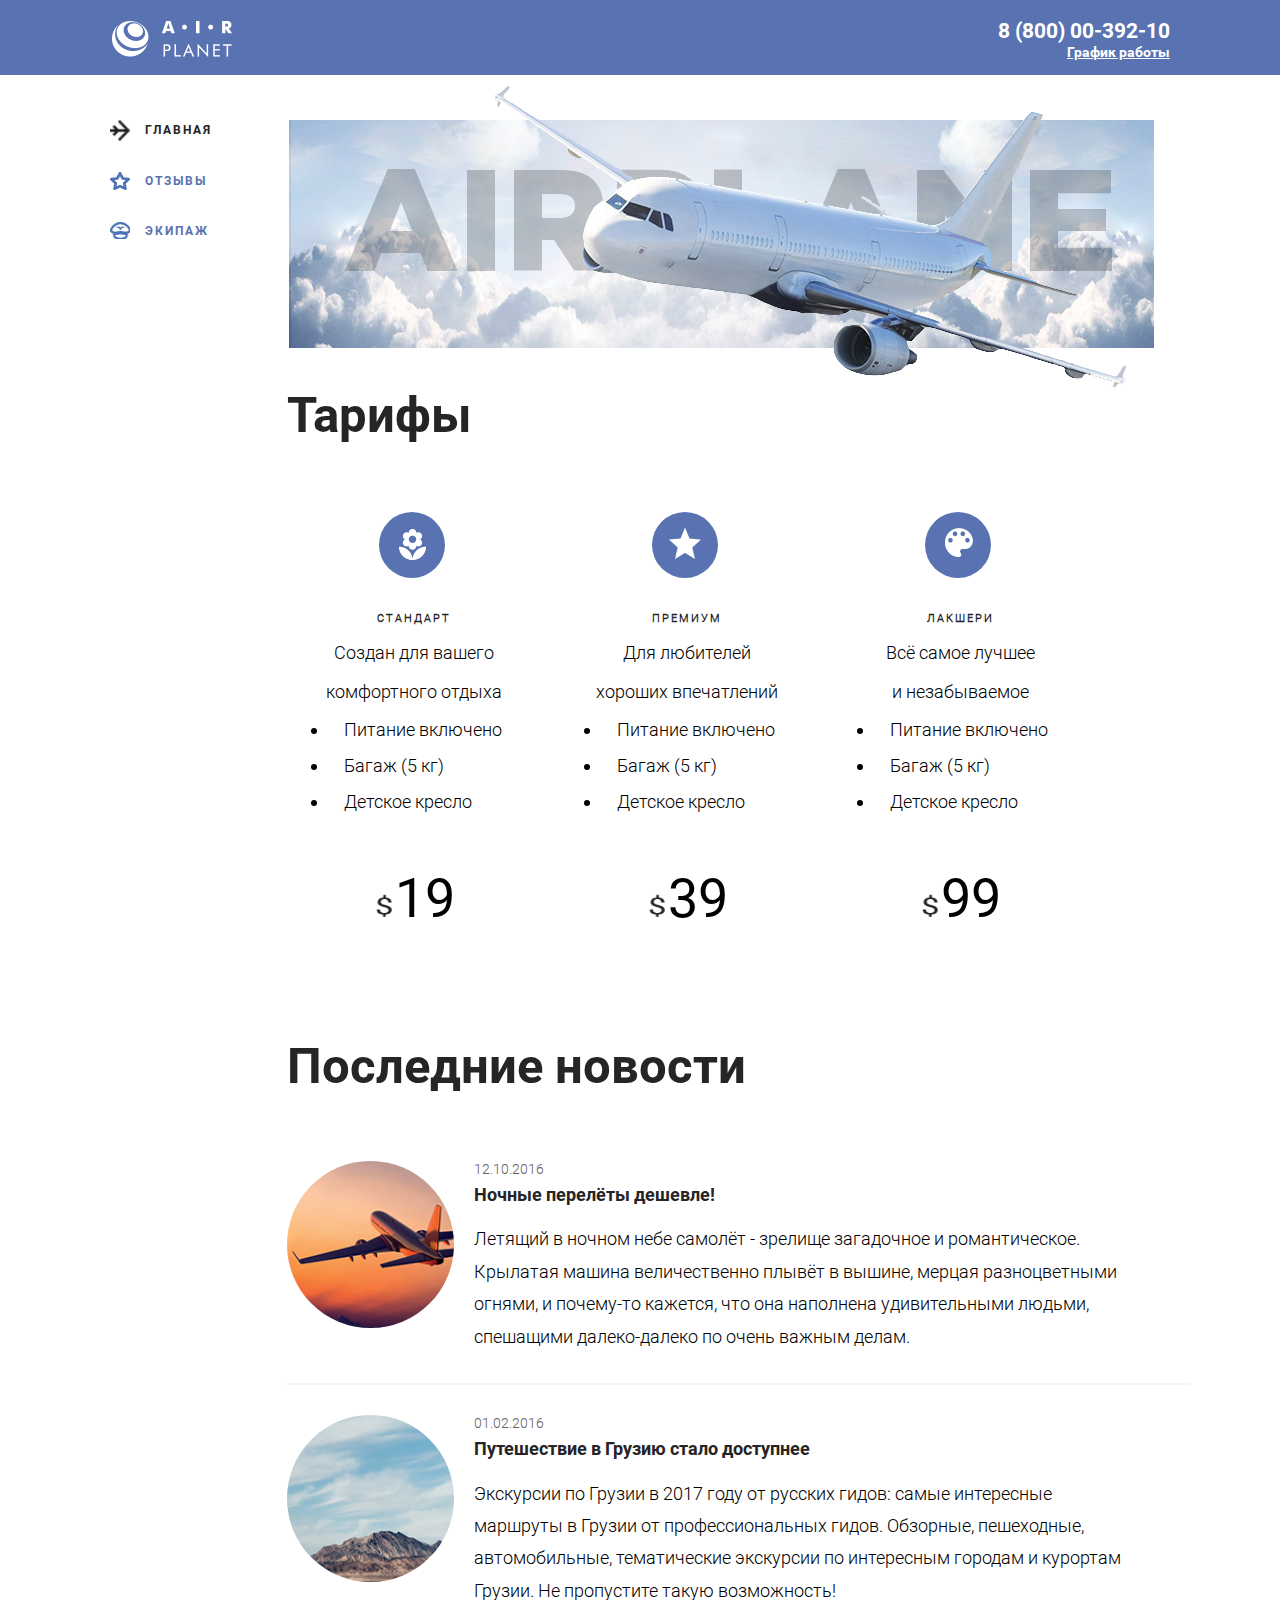
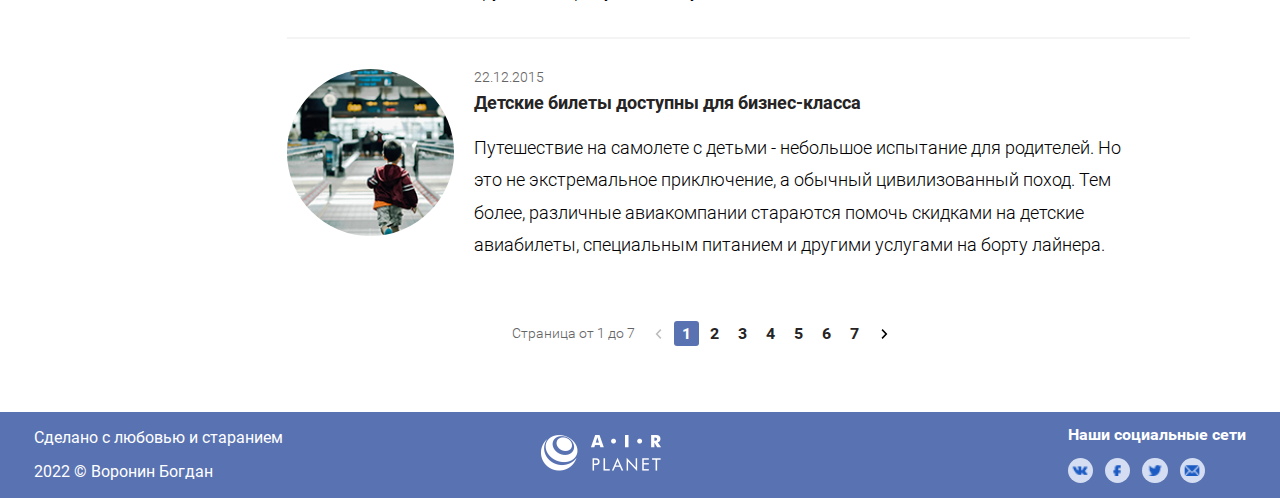
==== airplanet.html @ 980cf17c "Airplanet website" ====
<!DOCTYPE html>
<html lang="en">
<head>
    <meta charset="UTF-8">
    <meta http-equiv="X-UA-Compatible" content="IE=edge">
    <meta name="viewport" content="width=device-width, initial-scale=1.0">
    <title>Airplanet</title>
    <link rel="stylesheet" href="style/normalize.css">
    <link rel="stylesheet" href="style/airplanet.css">
</head>
<body>
    <div class="wrapper">
        <header class="header">
            <div class="container container-header">
                <div class="logo">
                    <a href="./index.html" class="logo__link">
                        <img src="./img/logo/airplanet.png" alt="logo" class="logo__img">
                    </a>
                </div>
                <div class="contacts">
                    <div class="contacts__tel">
                        <a href="tel:+88000039210" class="contacts__phon">8 (800) 00-392-10</a>
                    </div>
                    <div class="contacts__work-scheduie">
                        <a href="#" class="contacts__link">График работы</a>
                        
                        <div class="dropdown__menu">
                            <div class="triangle"></div>
                            <ul class="dropdown__list">
                                <li class="dropdown__item">
                                    <span class="dropdown__item-time">пн-вс:</span>
                                    <span class="dropdown__item-clock"> 09:00-20:00</span>
                                </li>
                                <li class="dropdown__item">
                                    <span class="dropdown__item-lunch">обед:</span>
                                    <span class="item__lunch-clock">14:00-14:30</span>
                                </li>
                            </ul>
                        </div>
                        
                    </div>
                </div>
            </div> 
        </header>
        <main class="main">
            <div class="container container_flex">
                <aside class="sidebar">
                    <nav class="navigation">
                        <ul class="navigation__list">
                            <li class="navigation__item">
                                <a href="./airplanet.html" class="navigation__link">
                                    <img src="./img/menu/plain-hover.png" alt="plain" class="navigation__icon">
                                    <p class="navigation__title navigation__title--activ">Главная</p>
                                </a>
                            </li>
                            <li class="navigation__item">
                                <a href="./reviews.html" class="navigation__link">
                                    <img src="./img/menu/star.png" alt="comment" class="navigation__icon">
                                    <p class="navigation__title">отзывы</p>
                                </a>
                            </li>
                            <li class="navigation__item">
                                <a href="./team.html" class="navigation__link">
                                    <img src="./img/menu/team.png" alt="team" class="navigation__icon">
                                    <p class="navigation__title">экипаж</p>
                                </a>
                            </li>
                        </ul>
                    </nav>
                </aside>
    
                <section class="page-content">
    
                    <section class="banner">
                        <img src="img/banner/airplanet_fon.jpg" alt="plain" class="banner__img">
                        <p class="banner__text">Airplane</p>
                        <img src="./img/banner/Photo_airplaner.png" alt="airplaner" class="banner__airplaner">
                    </section>
    
                    <section class="page-fill">
                        <section class="tariff">
                            <div class="tariff__header">
                                <h1 class="tariff__header-text">Тарифы</h1>
                            </div>
                            <ul class="tariff__list">
                                <li class="tariff__item">
                                    <div class="tariff__icon">
                                        <div class="tariff__icon-pic">
                                            <img src="./img/tarifs/flower.png" alt="flower" class="tariff__icon-img">
                                        </div>
                                    </div>
                                    <div class="tariff__content">
                                        <div class="content-header">
                                            <h5 class="content-header__text">стандарт</h5>
                                        </div>
                                        <div class="content-option">
                                            <p class="content-option__text">
                                                Создан для вашего
                                            </p>
                                            <p class="content-option__text">
                                                комфортного отдыха
                                            </p>
                                            <ul class="content-option__list">
                                                <li class="content-option__item">
                                                    <p class="content-option__point">
                                                        Питание включено
                                                    </p>
                                                </li>
                                                <li class="content-option__item">
                                                    <p class="content-option__point">
                                                        Багаж (5 кг)
                                                    </p>
                                                </li>
                                                <li class="content-option__item">
                                                    <p class="content-option__point">
                                                        Детское кресло
                                                    </p>
                                                </li>
                                            </ul>
                                        </div>
                                    </div>
                                    <div class="tariff__price">
                                        <img src="./img/dollar-PSD.png" alt="$" class="tariff__price-img">
                                        <p class="tariff__price-text">
                                            19
                                        </p>
                                    </div>
                                </li>
                                <li class="tariff__item tariff__item--activ">
                                    <div class="tariff__icon">
                                        <div class="tariff__icon-pic">
                                            <img src="./img/tarifs/star.png" alt="star" class="tariff__icon-img">
                                        </div>
                                    </div>
                                    <div class="tariff__content">
                                        <div class="content-header">
                                            <h5 class="content-header__text">премиум</h5>
                                        </div>
                                        <div class="content-option">
                                            <p class="content-option__text">
                                                Для любителей 
                                            </p>
                                            <p class="content-option__text">
                                                хороших впечатлений
                                            </p>
                                            <ul class="content-option__list">
                                                <li class="content-option__item">
                                                    <p class="content-option__point">
                                                        Питание включено
                                                    </p>
                                                </li>
                                                <li class="content-option__item">
                                                    <p class="content-option__point">
                                                        Багаж (5 кг)
                                                    </p>
                                                </li>
                                                <li class="content-option__item">
                                                    <p class="content-option__point">
                                                        Детское кресло
                                                    </p>
                                                </li>
                                            </ul>
                                        </div>
                                    </div>
                                    <div class="tariff__price">
                                        <img src="./img/dollar-PSD.png" alt="$" class="tariff__price-img">
                                        <p class="tariff__price-text">
                                            39
                                        </p>
                                    </div>
                                </li>
                                <li class="tariff__item">
                                    <div class="tariff__icon">
                                        <div class="tariff__icon-pic">
                                            <img src="./img/tarifs/palette.png" alt="palette" class="tariff__icon-img">
                                        </div>
                                    </div>
                                    <div class="tariff__content">
                                        <div class="content-header">
                                            <h5 class="content-header__text">лакшери</h5>
                                        </div>
                                        <div class="content-option">
                                            <p class="content-option__text">
                                                Всё самое лучшее 
                                            </p>
                                            <p class="content-option__text">
                                                и незабываемое
                                            </p>
                                            <ul class="content-option__list">
                                                <li class="content-option__item">
                                                    <p class="content-option__point">
                                                        Питание включено
                                                    </p>
                                                </li>
                                                <li class="content-option__item">
                                                    <p class="content-option__point">
                                                        Багаж (5 кг)
                                                    </p>
                                                </li>
                                                <li class="content-option__item">
                                                    <p class="content-option__point">
                                                        Детское кресло
                                                    </p>
                                                </li>
                                            </ul>
                                        </div>
                                    </div>
                                    <div class="tariff__price">
                                        <img src="./img/dollar-PSD.png" alt="$" class="tariff__price-img">
                                        <p class="tariff__price-text">
                                            99
                                        </p>
                                    </div>
                                </li>
                            </ul>
                        </section>
                        <section class="news">
                            <h1 class="news__header">Последние новости</h1>
                            <div class="news__content">
                                <ul class="news__content-list">
                                    <li class="news__content-item">
                                        <div class="news__content-picture">
                                            <div class="news__content-img img--air"></div>
                                        </div>
                                        <div class="news__content-fill">
                                            <p class="fill-data">12.10.2016</p>
                                            <p class="fill-header">
                                                Ночные перелёты дешевле!
                                            </p>
                                            <p class="fill-text">
                                                Летящий в ночном небе самолёт - зрелище загадочное и романтическое. 
                                                Крылатая машина величественно плывёт в вышине, мерцая разноцветными огнями, 
                                                и почему-то кажется, что она наполнена удивительными людьми, спешащими
                                                далеко-далеко по очень важным делам.
                                            </p>
                                        </div>
                                    </li>
                                    <li class="news__content-item">
                                        <div class="news__content-picture">
                                            <div class="news__content-img img--mountain"></div>
                                        </div>
                                        <div class="news__content-fill">
                                            <p class="fill-data">01.02.2016</p>
                                            <p class="fill-header">
                                                Путешествие в Грузию стало доступнее
                                            </p>
                                            <p class="fill-text">
                                                Экскурсии по Грузии в 2017 году от русских гидов: самые интересные маршруты в Грузии от профессиональных гидов.
                                                Обзорные, пешеходные, автомобильные, тематические экскурсии по интересным городам и курортам Грузии.
                                                Не пропустите такую возможность!
                                            </p>
                                        </div>
                                    </li>
                                    <li class="news__content-item">
                                        <div class="news__content-picture">
                                            <div class="news__content-img img--baby"></div>
                                        </div>
                                        <div class="news__content-fill">
                                            <p class="fill-data">22.12.2015</p>
                                            <p class="fill-header">
                                                Детские билеты доступны для бизнес-класса
                                            </p>
                                            <p class="fill-text">
                                                Путешествие на самолете с детьми - небольшое испытание для родителей.
                                                Но это не экстремальное приключение, а обычный цивилизованный поход. 
                                                Тем более, различные авиакомпании стараются помочь скидками на детские авиабилеты, 
                                                специальным питанием и другими услугами на борту лайнера.
                                            </p>
                                        </div>
                                    </li>
                                </ul>
                            </div>
                        </section>
                    </section>
                    
                    <section class="pagination">
                        <div class="pagination__display">Страница от 1 до 7</div>
                        <div class="pogination__controlls">
                            <a href="#" class="pagination__link-left">
                                <img src="./img/Left.svg" alt="left" class="pagination__point-left">
                            </a>
                            <ul class="pagination__list">
                                <li class="pagination__item ">
                                    <a href="#" class="pagination__item-link pagination__item-link--active">1</a>
                                </li>
                                <li class="pagination__item" >
                                    <a href="#" class="pagination__item-link">2</a>
                                </li>
                                <li class="pagination__item" >
                                    <a href="#" class="pagination__item-link">3</a>
                                </li>
                                <li class="pagination__item" >
                                    <a href="#" class="pagination__item-link">4</a>
                                </li>
                                <li class="pagination__item" >
                                    <a href="#" class="pagination__item-link">5</a>
                                </li>
                                <li class="pagination__item" >
                                    <a href="#" class="pagination__item-link">6</a>
                                </li>
                                <li class="pagination__item" >
                                    <a href="#" class="pagination__item-link"> 7 </a>
                                </li>
                            </ul>
                            <a href="#" class="pagination__link-right">
                                <img src="./img/Right.svg" alt="Right" class="pagination__point-right">
                            </a>
                        </div>
                    </section>
    
                </section>
            </div>
        </main>
        <footer class="footer">
            <div class=" container-footer">
                <div class="footer-text">
                    <p class="footer-text__message">Сделано с любовью и старанием</p>
                    <p class="footer-text__copyr">2022 &copy; Воронин Богдан</p>
                </div>
                <div class="footer-logo">
                    <img src="./img/logo/airplanet.png" alt="footer-logo" class="footer-logo__img">
                </div>
                <div class="footer-social">
                    <h4 class="footer-social__header">Наши социальные сети</h4>
                    <ul class="footer-social__list">
                        <li class="footer-social__item">
                            <a href="" class="footer-social__link">
                                <img src="./img/socials/vk.png" alt="footer-vk" class="footer-social__img">
                            </a>
                        </li>
                        <li class="footer-social__item">
                            <a href="" class="footer-social__link">
                                <img src="./img/socials/fb.png" alt="footer-fb" class="footer-social__img">
                            </a>
                        </li>
                        <li class="footer-social__item">
                            <a href="" class="footer-social__link">
                                <img src="./img/socials/twitter.png" alt="footer-twitter" class="footer-social__img">
                            </a>
                        </li>
                        <li class="footer-social__item">
                            <a href="" class="footer-social__link">
                                <img src="./img/socials/mail.png"  alt="footer-mail" class="footer-social__img">
                            </a>
                        </li>
                    </ul>
                </div>
            </div>
        </footer>    
    </div>
   
</body>
</html>
---- style/airplanet.css ----
@import 'base.css';
@import 'header.css';
@import 'container.css';
@import 'sidebar.css';
@import 'baner.css';
@import 'tariff.css';
@import 'news.css';
@import 'pagination.css';
@import 'footer.css';


@font-face {
    font-family: "Roboto-Bold";
    src: url('./fonts/Roboto-Bold_1.ttf');
}

@font-face {
    font-family: "Roboto-Rgular";
    src: url('./fonts/Roboto-Regular.ttf');
}

@font-face {
    font-family: "Roboto-light";
    src: url('./fonts/Roboto-Light_1.ttf');
}

@font-face {
    font-family: "GothamPro";
    src: url('./fonts/gothampro_black.ttf');
}
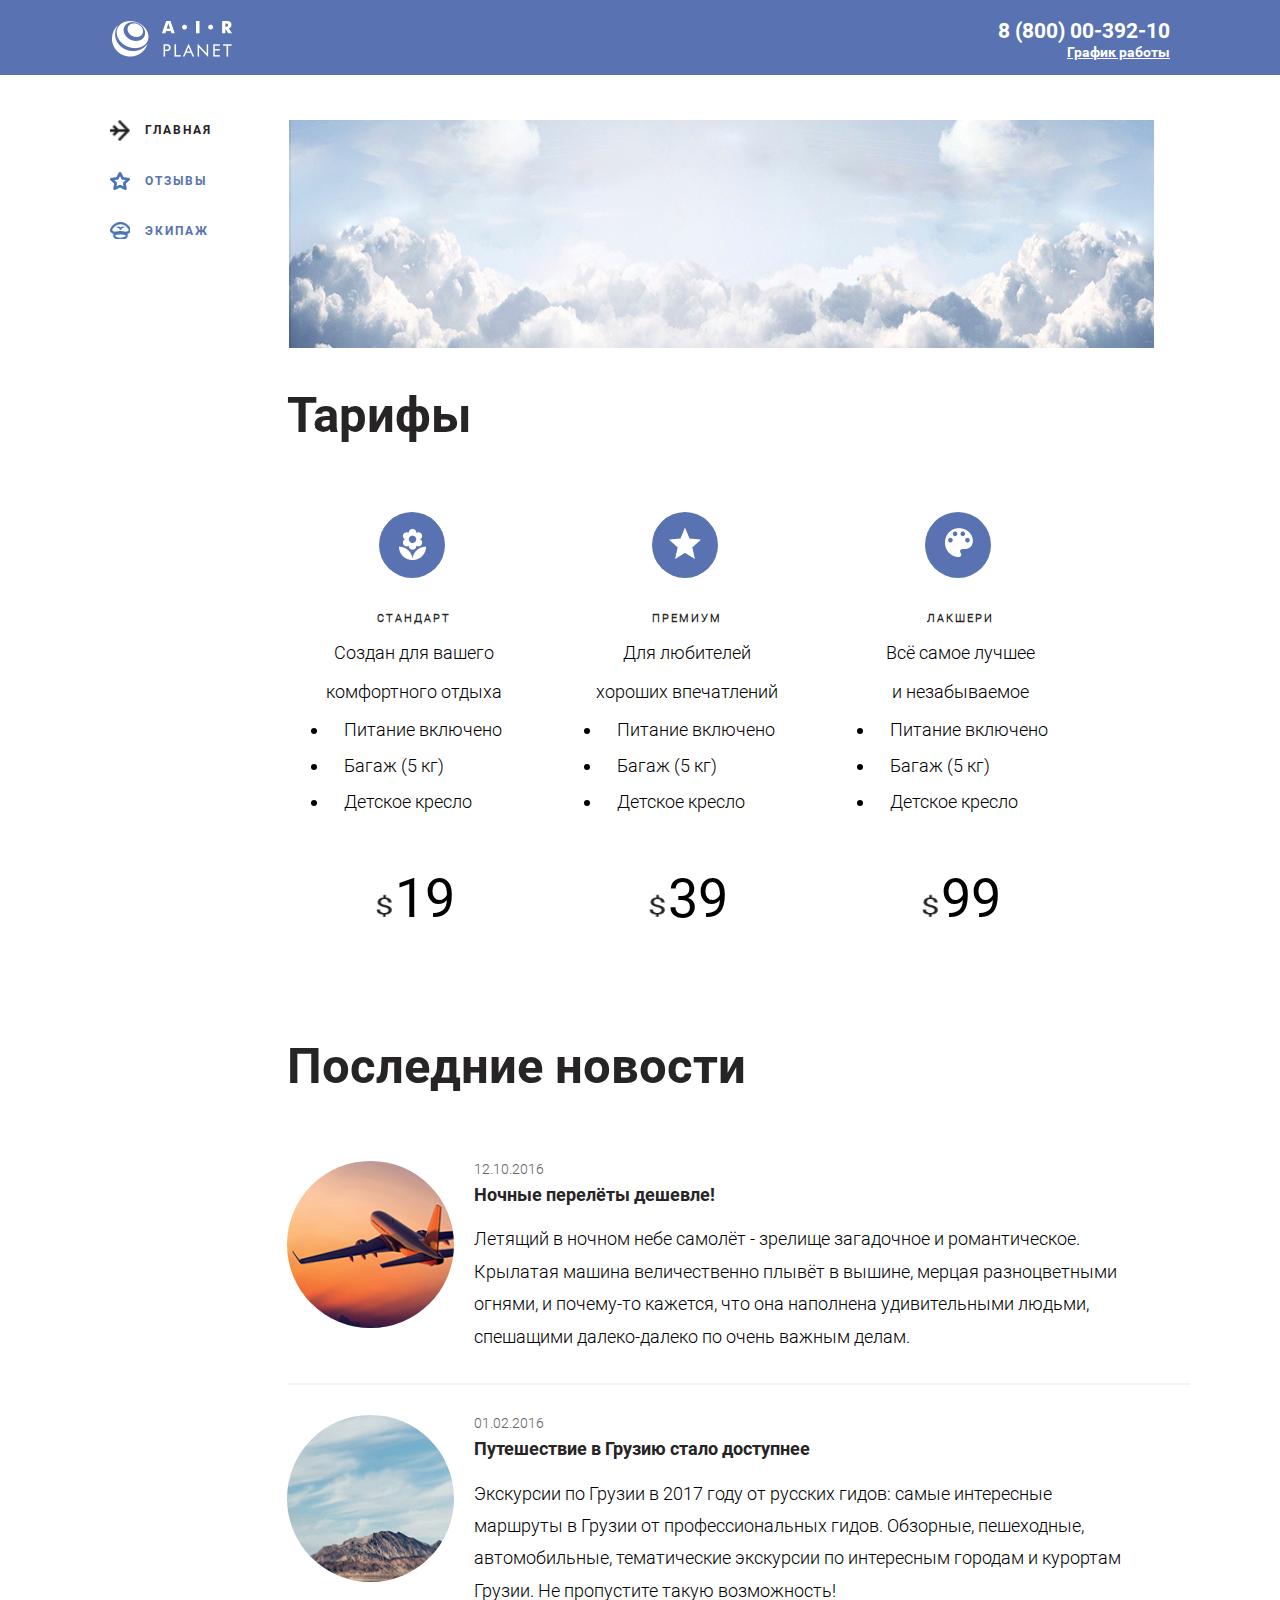
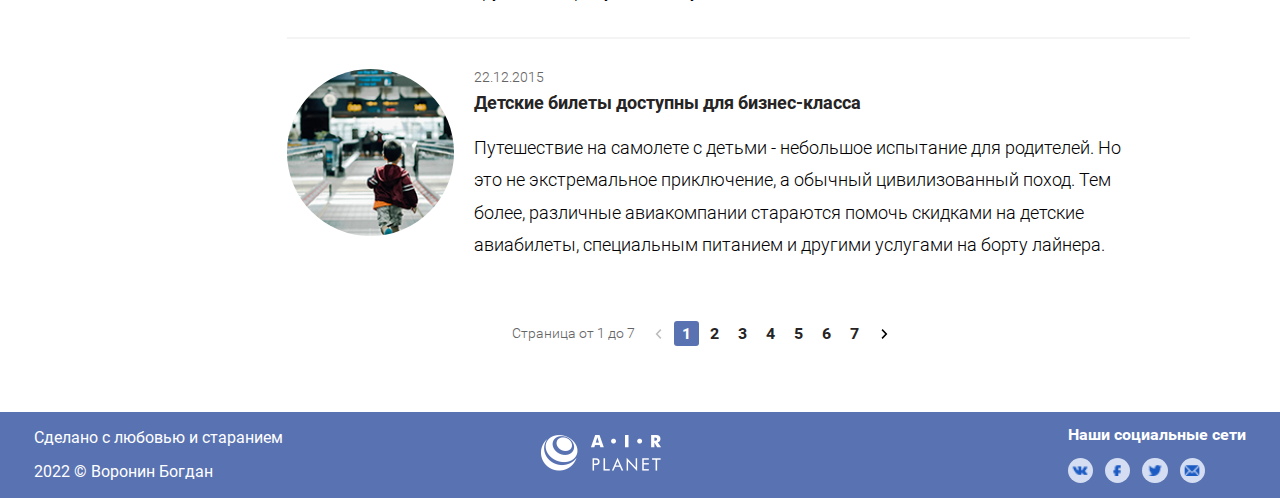
==== commit 30df9fc5: "add animation" ====
--- a/airplanet.html
+++ b/airplanet.html
@@ -73,7 +73,16 @@
     
                     <section class="banner">
                         <img src="img/banner/airplanet_fon.jpg" alt="plain" class="banner__img">
-                        <p class="banner__text">Airplane</p>
+                        <p class="banner__text">
+                            <span>a</span>
+                            <span>i</span>
+                            <span>r</span>
+                            <span>p</span>
+                            <span>l</span>
+                            <span>a</span>
+                            <span>n</span>
+                            <span>e</span>
+                        </p>
                         <img src="./img/banner/Photo_airplaner.png" alt="airplaner" class="banner__airplaner">
                     </section>
     
--- a/style/airplanet.css
+++ b/style/airplanet.css
@@ -1,33 +1,33 @@
-@import 'base.css';
-@import 'header.css';
-@import 'container.css';
-@import 'sidebar.css';
-@import 'baner.css';
-@import 'tariff.css';
-@import 'news.css';
-@import 'pagination.css';
-@import 'footer.css';
-
-
-@font-face {
-    font-family: "Roboto-Bold";
-    src: url('./fonts/Roboto-Bold_1.ttf');
-}
-
-@font-face {
-    font-family: "Roboto-Rgular";
-    src: url('./fonts/Roboto-Regular.ttf');
-}
-
-@font-face {
-    font-family: "Roboto-light";
-    src: url('./fonts/Roboto-Light_1.ttf');
-}
-
-@font-face {
-    font-family: "GothamPro";
-    src: url('./fonts/gothampro_black.ttf');
-}
-
-
-
+@import 'base.css';
+@import 'header.css';
+@import 'container.css';
+@import 'sidebar.css';
+@import 'baner.css';
+@import 'tariff.css';
+@import 'news.css';
+@import 'pagination.css';
+@import 'footer.css';
+
+
+@font-face {
+    font-family: "Roboto-Bold";
+    src: url('./fonts/Roboto-Bold_1.ttf');
+}
+
+@font-face {
+    font-family: "Roboto-Rgular";
+    src: url('./fonts/Roboto-Regular.ttf');
+}
+
+@font-face {
+    font-family: "Roboto-light";
+    src: url('./fonts/Roboto-Light_1.ttf');
+}
+
+@font-face {
+    font-family: "GothamPro";
+    src: url('./fonts/gothampro_black.ttf');
+}
+
+
+
